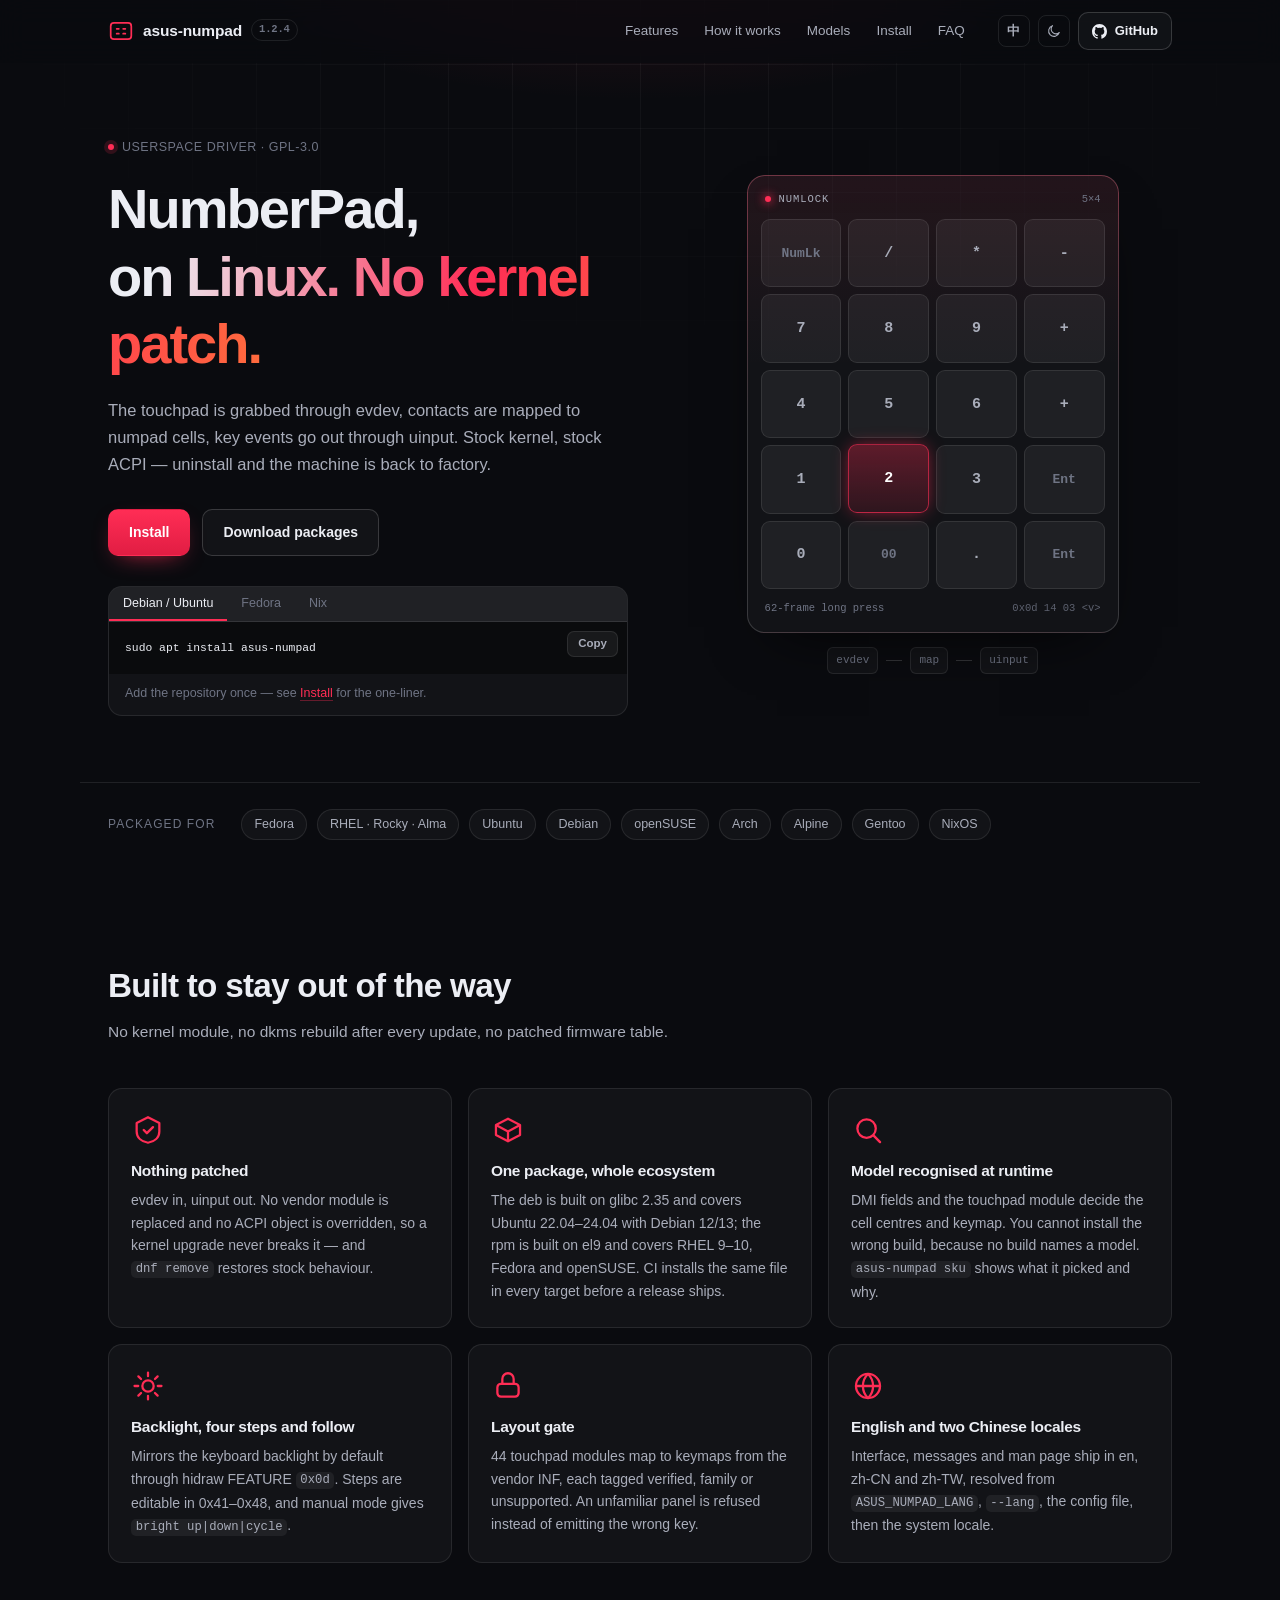
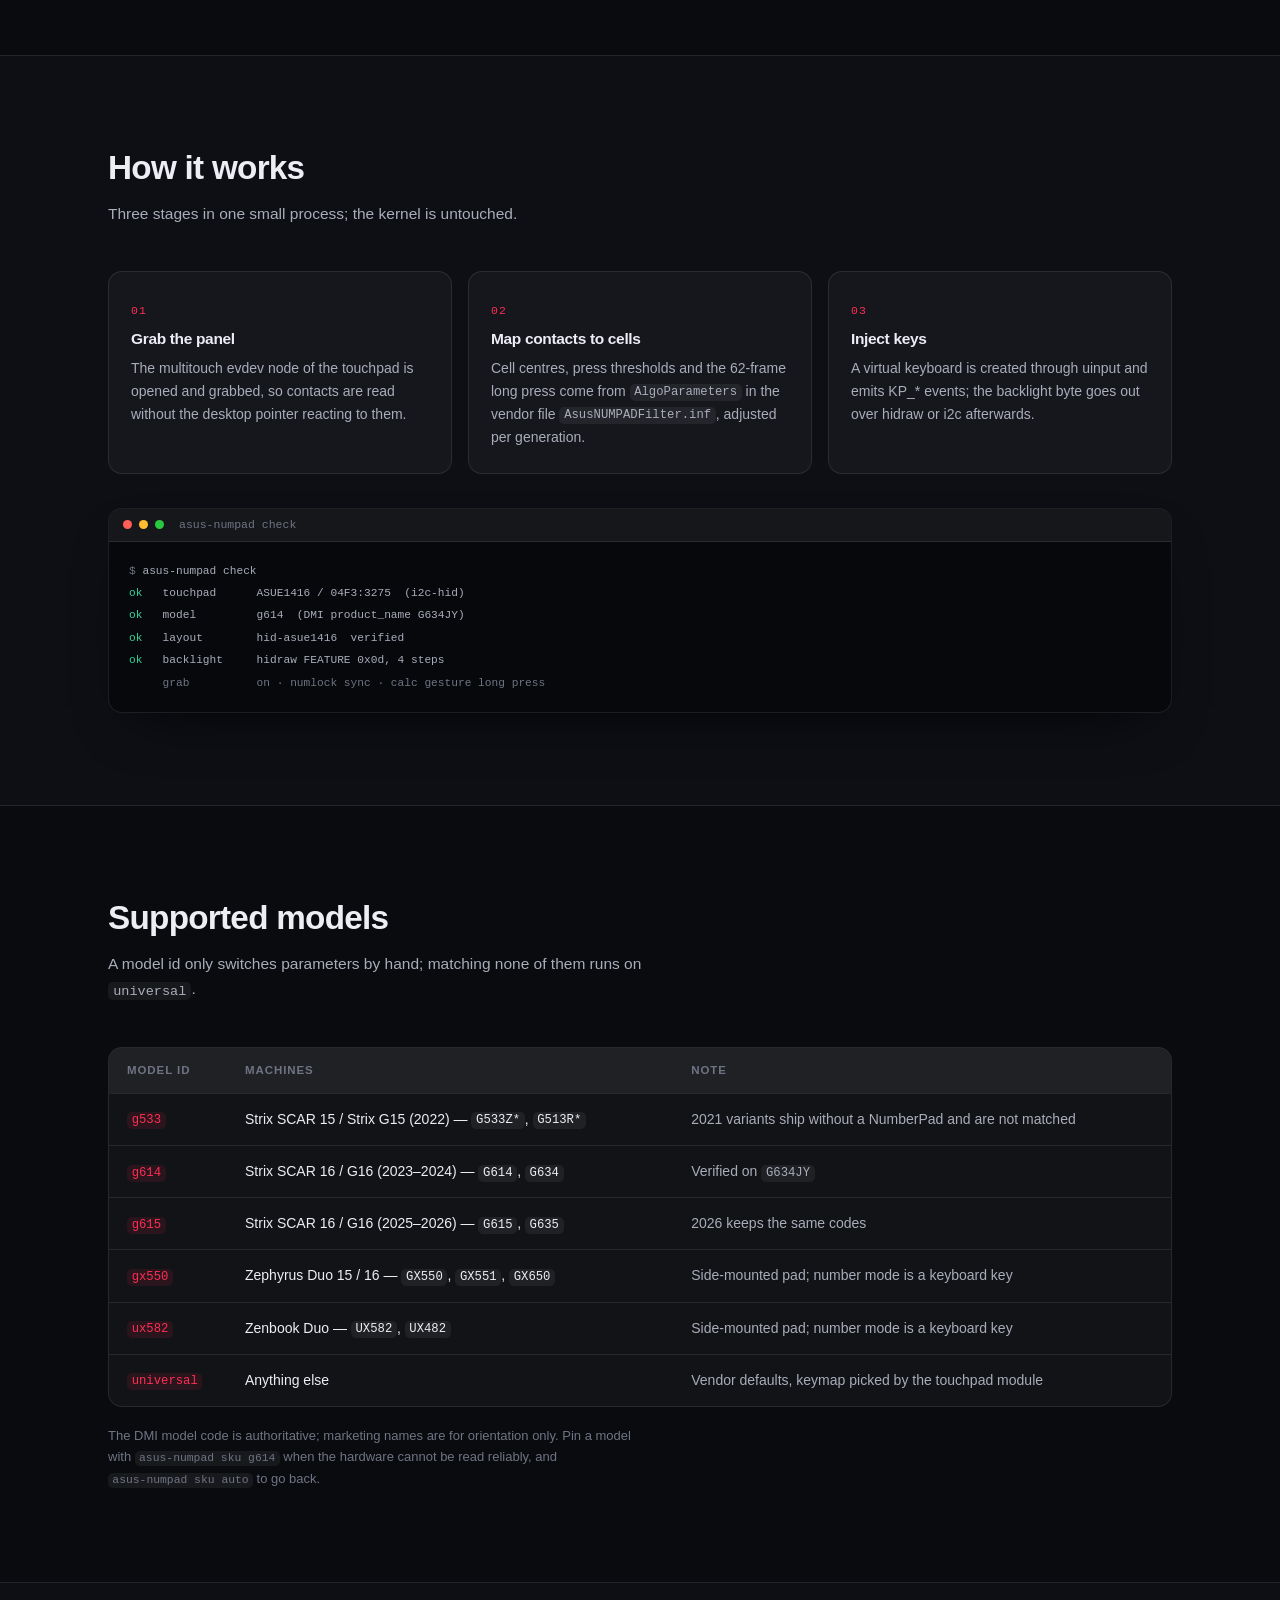
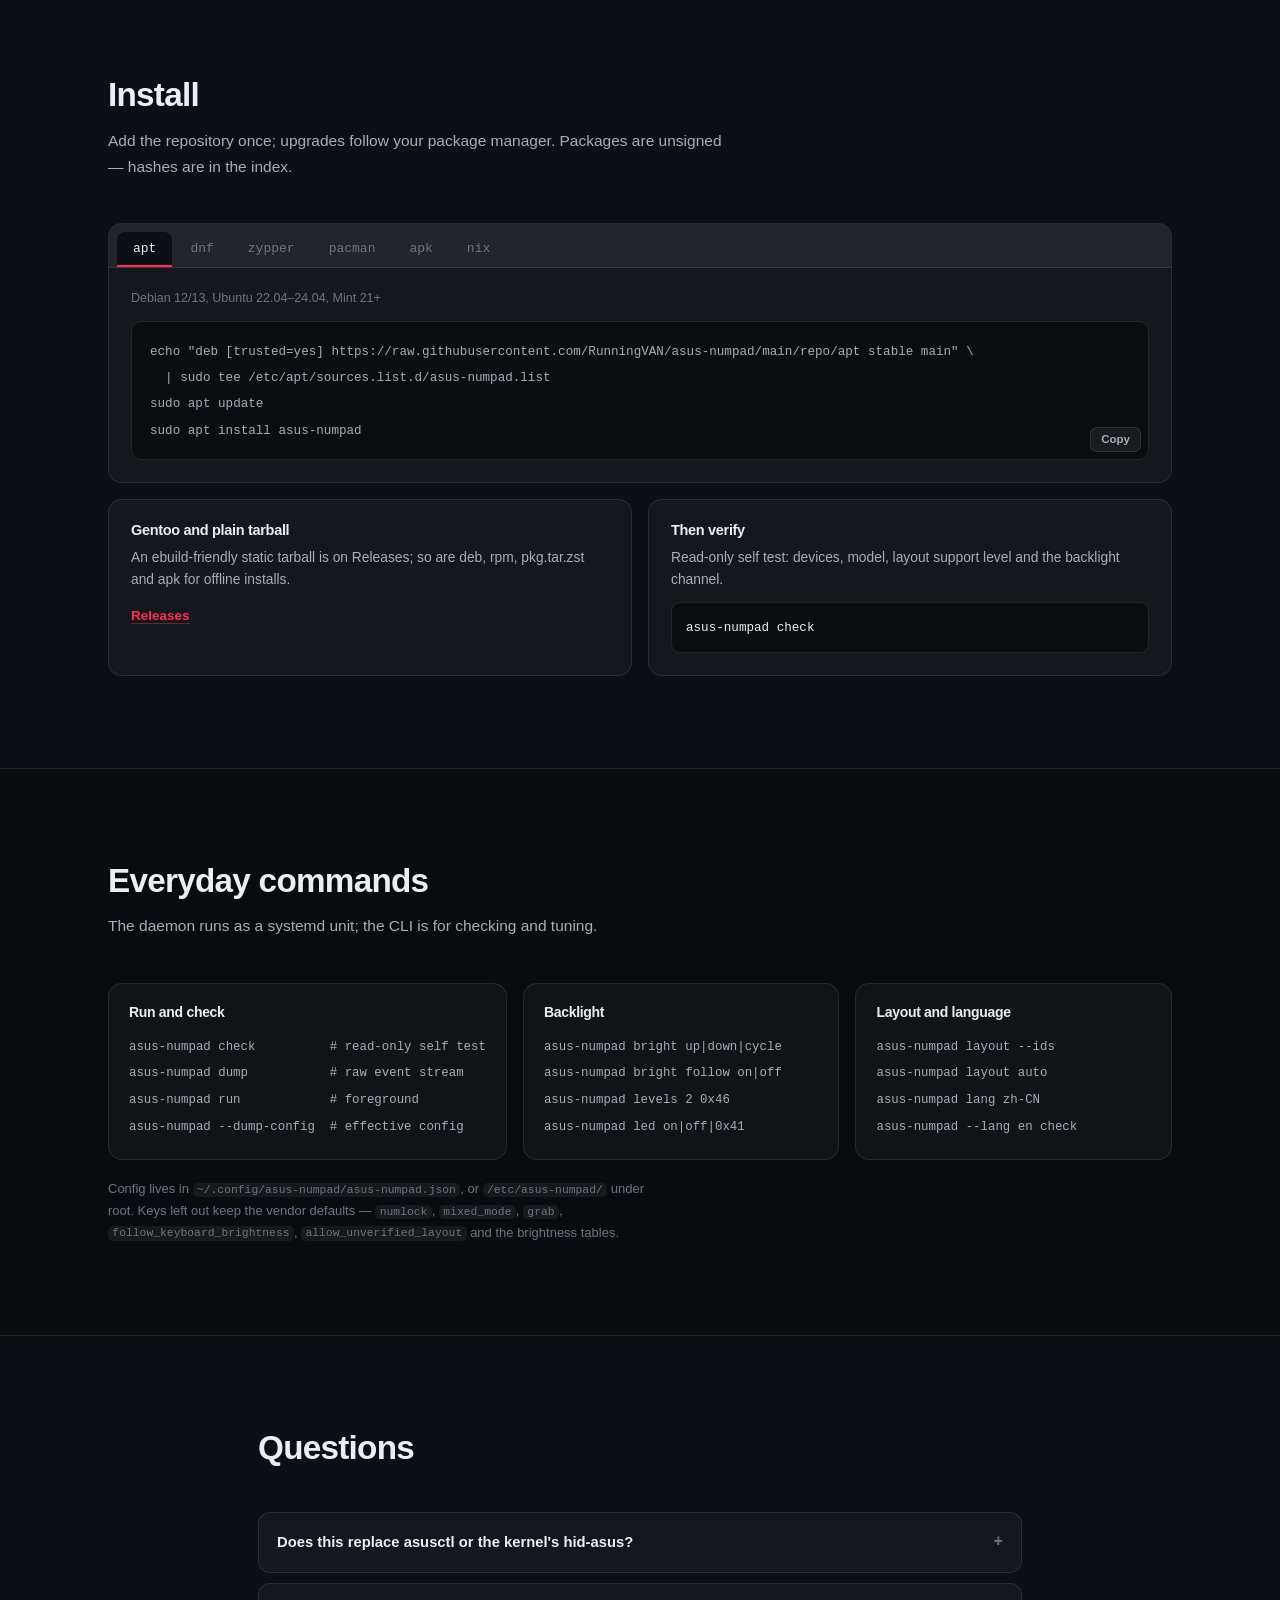
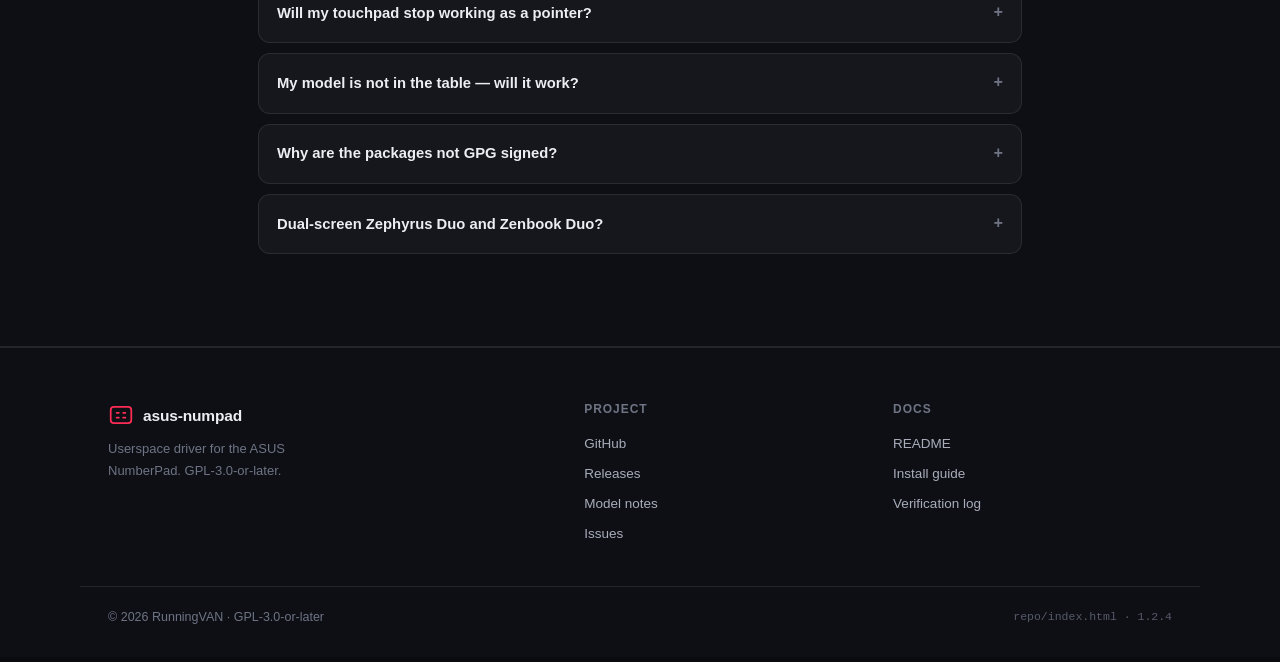
==== docs/index.html @ 2f4fb9cd "docs(site): 新增 GitHub Pages 官网 - docs/index.html：首屏、特性、原理、机型表、安装 tabs、常用命令、FAQ - docs/assets：style.c" ====
<!DOCTYPE html>
<html lang="en" data-theme="dark">
<head>
<meta charset="utf-8">
<meta name="viewport" content="width=device-width, initial-scale=1">
<title>asus-numpad — NumberPad on Linux</title>
<meta name="description" content="Linux userspace driver for the ASUS NumberPad. No kernel module replaced, no ACPI patched. One package per ecosystem, model detected at runtime.">
<meta property="og:title" content="asus-numpad — NumberPad on Linux">
<meta property="og:description" content="Userspace driver for the ASUS NumberPad touchpad numpad. One package, any distro, no kernel patch.">
<meta property="og:type" content="website">
<link rel="icon" href="assets/favicon.svg" type="image/svg+xml">
<link rel="stylesheet" href="assets/style.css">
</head>
<body>

<header class="nav" id="nav">
  <div class="nav-inner">
    <a class="brand" href="#top">
      <span class="brand-mark" aria-hidden="true">
        <svg viewBox="0 0 24 24" fill="none"><rect x="2.5" y="4.5" width="19" height="15" rx="3" stroke="currentColor" stroke-width="1.6"/><path d="M8 10h2M14 10h2M8 14.5h2M14 14.5h2" stroke="currentColor" stroke-width="1.6" stroke-linecap="round"/></svg>
      </span>
      <span class="brand-name">asus-numpad</span>
      <span class="brand-tag">1.2.4</span>
    </a>
    <nav class="nav-links" aria-label="Main">
      <a href="#features" data-i18n="nav.features">Features</a>
      <a href="#how" data-i18n="nav.how">How it works</a>
      <a href="#models" data-i18n="nav.models">Models</a>
      <a href="#install" data-i18n="nav.install">Install</a>
      <a href="#faq" data-i18n="nav.faq">FAQ</a>
    </nav>
    <div class="nav-actions">
      <button class="icon-btn" id="lang-toggle" type="button" aria-label="Switch language" title="Switch language">中</button>
      <button class="icon-btn" id="theme-toggle" type="button" aria-label="Toggle theme" title="Toggle theme">
        <svg class="ic-sun" viewBox="0 0 24 24" fill="none" aria-hidden="true"><circle cx="12" cy="12" r="4.2" stroke="currentColor" stroke-width="1.6"/><path d="M12 2.6v2.2M12 19.2v2.2M4.2 12H2M22 12h-2.2M5.6 5.6 4 4M20 20l-1.6-1.6M18.4 5.6 20 4M4 20l1.6-1.6" stroke="currentColor" stroke-width="1.6" stroke-linecap="round"/></svg>
        <svg class="ic-moon" viewBox="0 0 24 24" fill="none" aria-hidden="true"><path d="M20 14.2A8.2 8.2 0 1 1 9.8 4a6.6 6.6 0 0 0 10.2 10.2Z" stroke="currentColor" stroke-width="1.6" stroke-linejoin="round"/></svg>
      </button>
      <a class="btn btn-ghost btn-sm" href="https://github.com/RunningVAN/asus-numpad" target="_blank" rel="noopener">
        <svg viewBox="0 0 16 16" fill="currentColor" aria-hidden="true"><path d="M8 0C3.58 0 0 3.58 0 8a8 8 0 0 0 5.47 7.6c.4.07.55-.17.55-.38l-.01-1.34c-2.22.48-2.69-1.07-2.69-1.07-.37-.93-.9-1.18-.9-1.18-.73-.5.06-.49.06-.49.81.06 1.24.83 1.24.83.72 1.23 1.88.87 2.34.67.07-.52.28-.87.51-1.07-1.78-.2-3.64-.89-3.64-3.95 0-.87.31-1.59.82-2.15-.08-.2-.36-1.02.08-2.12 0 0 .67-.21 2.2.82a7.6 7.6 0 0 1 4 0c1.53-1.03 2.2-.82 2.2-.82.44 1.1.16 1.92.08 2.12.51.56.82 1.28.82 2.15 0 3.07-1.87 3.75-3.65 3.95.29.25.54.73.54 1.48l-.01 2.19c0 .21.15.46.55.38A8 8 0 0 0 16 8c0-4.42-3.58-8-8-8Z"/></svg>
        GitHub
      </a>
    </div>
  </div>
</header>

<main id="top">

  <!-- ============ HERO ============ -->
  <section class="hero">
    <div class="hero-glow" aria-hidden="true"></div>
    <div class="wrap hero-grid">
      <div class="hero-copy">
        <p class="eyebrow"><span class="dot"></span><span data-i18n="hero.eyebrow">Userspace driver · GPL-3.0</span></p>
        <h1>
          <span data-i18n="hero.title1">NumberPad,</span><br>
          <span class="grad" data-i18n="hero.title2">on Linux. No kernel patch.</span>
        </h1>
        <p class="lede" data-i18n="hero.lede">
          The touchpad is grabbed through evdev, contacts are mapped to numpad cells, key events go out
          through uinput. Stock kernel, stock ACPI — uninstall and the machine is back to factory.
        </p>
        <div class="hero-actions">
          <a class="btn btn-primary" href="#install" data-i18n="hero.cta1">Install</a>
          <a class="btn btn-ghost" href="https://github.com/RunningVAN/asus-numpad/releases" target="_blank" rel="noopener" data-i18n="hero.cta2">Download packages</a>
        </div>
        <div class="quick-cmd" role="group" aria-label="Quick install">
          <div class="quick-tabs" role="tablist">
            <button class="qtab active" role="tab" data-qt="apt">Debian / Ubuntu</button>
            <button class="qtab" role="tab" data-qt="dnf">Fedora</button>
            <button class="qtab" role="tab" data-qt="nix">Nix</button>
          </div>
          <div class="quick-body">
            <pre class="qcode" data-qt-body="apt"><code>sudo apt install asus-numpad</code></pre>
            <pre class="qcode hidden" data-qt-body="dnf"><code>sudo dnf install asus-numpad</code></pre>
            <pre class="qcode hidden" data-qt-body="nix"><code>nix run github:RunningVAN/asus-numpad</code></pre>
            <button class="copy-btn" type="button" aria-label="Copy"><span data-i18n="copy">Copy</span></button>
          </div>
          <p class="quick-note" data-i18n="hero.note">Add the repository once — see <a href="#install">Install</a> for the one-liner.</p>
        </div>
      </div>

      <div class="hero-visual" aria-hidden="true">
        <div class="pad">
          <div class="pad-head">
            <span class="pad-led"></span>
            <span class="pad-title">NumLock</span>
            <span class="pad-cells">5×4</span>
          </div>
          <div class="pad-grid" id="pad-grid"></div>
          <div class="pad-foot">
            <span>62-frame long press</span>
            <span class="pad-proto">0x0d 14 03 &lt;v&gt;</span>
          </div>
        </div>
        <div class="chain">
          <span class="chip">evdev</span><i></i><span class="chip">map</span><i></i><span class="chip">uinput</span>
        </div>
      </div>
    </div>

    <div class="wrap distro-strip">
      <span class="strip-label" data-i18n="strip.label">Packaged for</span>
      <div class="distros">
        <span>Fedora</span><span>RHEL · Rocky · Alma</span><span>Ubuntu</span><span>Debian</span><span>openSUSE</span><span>Arch</span><span>Alpine</span><span>Gentoo</span><span>NixOS</span>
      </div>
    </div>
  </section>

  <!-- ============ FEATURES ============ -->
  <section class="section" id="features">
    <div class="wrap">
      <header class="sec-head reveal">
        <h2 data-i18n="feat.title">Built to stay out of the way</h2>
        <p data-i18n="feat.sub">No kernel module, no dkms rebuild after every update, no patched firmware table.</p>
      </header>
      <div class="cards">
        <article class="card reveal">
          <div class="card-ic"><svg viewBox="0 0 24 24" fill="none"><path d="M12 3 4 7v6c0 4.4 3.4 7.3 8 8 4.6-.7 8-3.6 8-8V7l-8-4Z" stroke="currentColor" stroke-width="1.6" stroke-linejoin="round"/><path d="m9 12 2.2 2.2L15.5 10" stroke="currentColor" stroke-width="1.7" stroke-linecap="round" stroke-linejoin="round"/></svg></div>
          <h3 data-i18n="feat.1.t">Nothing patched</h3>
          <p data-i18n="feat.1.d">evdev in, uinput out. No vendor module is replaced and no ACPI object is overridden, so a kernel upgrade never breaks it — and <code>dnf remove</code> restores stock behaviour.</p>
        </article>
        <article class="card reveal">
          <div class="card-ic"><svg viewBox="0 0 24 24" fill="none"><path d="M3.5 8.5 12 4l8.5 4.5v7L12 20l-8.5-4.5v-7Z" stroke="currentColor" stroke-width="1.6" stroke-linejoin="round"/><path d="M3.5 8.5 12 13l8.5-4.5M12 13v7" stroke="currentColor" stroke-width="1.6" stroke-linejoin="round"/></svg></div>
          <h3 data-i18n="feat.2.t">One package, whole ecosystem</h3>
          <p data-i18n="feat.2.d">The deb is built on glibc 2.35 and covers Ubuntu 22.04–24.04 with Debian 12/13; the rpm is built on el9 and covers RHEL 9–10, Fedora and openSUSE. CI installs the same file in every target before a release ships.</p>
        </article>
        <article class="card reveal">
          <div class="card-ic"><svg viewBox="0 0 24 24" fill="none"><circle cx="11" cy="11" r="6.5" stroke="currentColor" stroke-width="1.6"/><path d="m16 16 4.5 4.5" stroke="currentColor" stroke-width="1.7" stroke-linecap="round"/></svg></div>
          <h3 data-i18n="feat.3.t">Model recognised at runtime</h3>
          <p data-i18n="feat.3.d">DMI fields and the touchpad module decide the cell centres and keymap. You cannot install the wrong build, because no build names a model. <code>asus-numpad sku</code> shows what it picked and why.</p>
        </article>
        <article class="card reveal">
          <div class="card-ic"><svg viewBox="0 0 24 24" fill="none"><circle cx="12" cy="12" r="4" stroke="currentColor" stroke-width="1.6"/><path d="M12 2.5v2.6M12 18.9v2.6M2.5 12h2.6M18.9 12h2.6M5.2 5.2l1.9 1.9M16.9 16.9l1.9 1.9M18.8 5.2l-1.9 1.9M7.1 16.9l-1.9 1.9" stroke="currentColor" stroke-width="1.6" stroke-linecap="round"/></svg></div>
          <h3 data-i18n="feat.4.t">Backlight, four steps and follow</h3>
          <p data-i18n="feat.4.d">Mirrors the keyboard backlight by default through hidraw FEATURE <code>0x0d</code>. Steps are editable in 0x41–0x48, and manual mode gives <code>bright up|down|cycle</code>.</p>
        </article>
        <article class="card reveal">
          <div class="card-ic"><svg viewBox="0 0 24 24" fill="none"><rect x="4.5" y="10.5" width="15" height="9" rx="2.5" stroke="currentColor" stroke-width="1.6"/><path d="M8 10.5V7a4 4 0 0 1 8 0v3.5" stroke="currentColor" stroke-width="1.6" stroke-linecap="round"/></svg></div>
          <h3 data-i18n="feat.5.t">Layout gate</h3>
          <p data-i18n="feat.5.d">44 touchpad modules map to keymaps from the vendor INF, each tagged verified, family or unsupported. An unfamiliar panel is refused instead of emitting the wrong key.</p>
        </article>
        <article class="card reveal">
          <div class="card-ic"><svg viewBox="0 0 24 24" fill="none"><circle cx="12" cy="12" r="8.5" stroke="currentColor" stroke-width="1.6"/><path d="M3.5 12h17M12 3.5c2.4 2.3 3.6 5.3 3.6 8.5s-1.2 6.2-3.6 8.5c-2.4-2.3-3.6-5.3-3.6-8.5S9.6 5.8 12 3.5Z" stroke="currentColor" stroke-width="1.6" stroke-linejoin="round"/></svg></div>
          <h3 data-i18n="feat.6.t">English and two Chinese locales</h3>
          <p data-i18n="feat.6.d">Interface, messages and man page ship in en, zh-CN and zh-TW, resolved from <code>ASUS_NUMPAD_LANG</code>, <code>--lang</code>, the config file, then the system locale.</p>
        </article>
      </div>
    </div>
  </section>

  <!-- ============ HOW ============ -->
  <section class="section alt" id="how">
    <div class="wrap">
      <header class="sec-head reveal">
        <h2 data-i18n="how.title">How it works</h2>
        <p data-i18n="how.sub">Three stages in one small process; the kernel is untouched.</p>
      </header>
      <ol class="steps">
        <li class="reveal">
          <span class="step-n">01</span>
          <h3 data-i18n="how.1.t">Grab the panel</h3>
          <p data-i18n="how.1.d">The multitouch evdev node of the touchpad is opened and grabbed, so contacts are read without the desktop pointer reacting to them.</p>
        </li>
        <li class="reveal">
          <span class="step-n">02</span>
          <h3 data-i18n="how.2.t">Map contacts to cells</h3>
          <p data-i18n="how.2.d">Cell centres, press thresholds and the 62-frame long press come from <code>AlgoParameters</code> in the vendor file <code>AsusNUMPADFilter.inf</code>, adjusted per generation.</p>
        </li>
        <li class="reveal">
          <span class="step-n">03</span>
          <h3 data-i18n="how.3.t">Inject keys</h3>
          <p data-i18n="how.3.d">A virtual keyboard is created through uinput and emits KP_* events; the backlight byte goes out over hidraw or i2c afterwards.</p>
        </li>
      </ol>
      <div class="term reveal">
        <div class="term-bar"><span></span><span></span><span></span><em>asus-numpad check</em></div>
        <pre><code><span class="t-dim">$</span> asus-numpad check
<span class="t-ok">ok</span>   touchpad      ASUE1416 / 04F3:3275  (i2c-hid)
<span class="t-ok">ok</span>   model         g614  (DMI product_name G634JY)
<span class="t-ok">ok</span>   layout        hid-asue1416  verified
<span class="t-ok">ok</span>   backlight     hidraw FEATURE 0x0d, 4 steps
<span class="t-dim">     grab          on · numlock sync · calc gesture long press</span></code></pre>
      </div>
    </div>
  </section>

  <!-- ============ MODELS ============ -->
  <section class="section" id="models">
    <div class="wrap">
      <header class="sec-head reveal">
        <h2 data-i18n="models.title">Supported models</h2>
        <p data-i18n="models.sub">A model id only switches parameters by hand; matching none of them runs on <code>universal</code>.</p>
      </header>
      <div class="table-wrap reveal">
        <table>
          <thead>
            <tr>
              <th data-i18n="models.th1">Model id</th>
              <th data-i18n="models.th2">Machines</th>
              <th data-i18n="models.th3">Note</th>
            </tr>
          </thead>
          <tbody>
            <tr><td><code>g533</code></td><td>Strix SCAR 15 / Strix G15 (2022) — <code>G533Z*</code>, <code>G513R*</code></td><td data-i18n="models.g533">2021 variants ship without a NumberPad and are not matched</td></tr>
            <tr><td><code>g614</code></td><td>Strix SCAR 16 / G16 (2023–2024) — <code>G614</code>, <code>G634</code></td><td data-i18n="models.g614">Verified on <code>G634JY</code></td></tr>
            <tr><td><code>g615</code></td><td>Strix SCAR 16 / G16 (2025–2026) — <code>G615</code>, <code>G635</code></td><td data-i18n="models.g615">2026 keeps the same codes</td></tr>
            <tr><td><code>gx550</code></td><td>Zephyrus Duo 15 / 16 — <code>GX550</code>, <code>GX551</code>, <code>GX650</code></td><td data-i18n="models.gx">Side-mounted pad; number mode is a keyboard key</td></tr>
            <tr><td><code>ux582</code></td><td>Zenbook Duo — <code>UX582</code>, <code>UX482</code></td><td data-i18n="models.ux">Side-mounted pad; number mode is a keyboard key</td></tr>
            <tr><td><code>universal</code></td><td data-i18n="models.uni">Anything else</td><td data-i18n="models.unid">Vendor defaults, keymap picked by the touchpad module</td></tr>
          </tbody>
        </table>
      </div>
      <p class="fine reveal" data-i18n="models.fine">
        The DMI model code is authoritative; marketing names are for orientation only. Pin a model with
        <code>asus-numpad sku g614</code> when the hardware cannot be read reliably, and <code>asus-numpad sku auto</code> to go back.
      </p>
    </div>
  </section>

  <!-- ============ INSTALL ============ -->
  <section class="section alt" id="install">
    <div class="wrap">
      <header class="sec-head reveal">
        <h2 data-i18n="inst.title">Install</h2>
        <p data-i18n="inst.sub">Add the repository once; upgrades follow your package manager. Packages are unsigned — hashes are in the index.</p>
      </header>

      <div class="install reveal">
        <div class="tabs" role="tablist">
          <button class="tab active" role="tab" data-tab="apt">apt</button>
          <button class="tab" role="tab" data-tab="dnf">dnf</button>
          <button class="tab" role="tab" data-tab="zypper">zypper</button>
          <button class="tab" role="tab" data-tab="pacman">pacman</button>
          <button class="tab" role="tab" data-tab="apk">apk</button>
          <button class="tab" role="tab" data-tab="nix">nix</button>
        </div>

        <div class="pane" data-pane="apt">
          <p class="pane-note" data-i18n="inst.apt.n">Debian 12/13, Ubuntu 22.04–24.04, Mint 21+</p>
          <pre><code>echo "deb [trusted=yes] https://raw.githubusercontent.com/RunningVAN/asus-numpad/main/repo/apt stable main" \
  | sudo tee /etc/apt/sources.list.d/asus-numpad.list
sudo apt update
sudo apt install asus-numpad</code></pre>
        </div>

        <div class="pane hidden" data-pane="dnf">
          <p class="pane-note" data-i18n="inst.dnf.n">Fedora, RHEL / Rocky / Alma 9–10</p>
          <pre><code>sudo tee /etc/yum.repos.d/asus-numpad.repo >/dev/null &lt;&lt;'EOF'
[asus-numpad]
name=asus-numpad
baseurl=https://raw.githubusercontent.com/RunningVAN/asus-numpad/main/repo/rpm/$basearch
enabled=1
gpgcheck=0
EOF
sudo dnf install asus-numpad</code></pre>
        </div>

        <div class="pane hidden" data-pane="zypper">
          <p class="pane-note" data-i18n="inst.zypper.n">openSUSE Leap 16 and Tumbleweed read the same rpm-md repo</p>
          <pre><code>sudo zypper addrepo --no-gpgcheck --refresh \
  "https://raw.githubusercontent.com/RunningVAN/asus-numpad/main/repo/rpm/$(uname -m)" asus-numpad
sudo zypper install asus-numpad</code></pre>
        </div>

        <div class="pane hidden" data-pane="pacman">
          <p class="pane-note" data-i18n="inst.pacman.n">Arch, Manjaro, EndeavourOS — AUR source package is <code>asus-numpad-rs</code></p>
          <pre><code>sudo tee -a /etc/pacman.conf >/dev/null &lt;&lt;'EOF'

[asus-numpad]
SigLevel = Optional TrustAll
Server = https://raw.githubusercontent.com/RunningVAN/asus-numpad/main/repo/arch/$arch
EOF
sudo pacman -Sy asus-numpad</code></pre>
        </div>

        <div class="pane hidden" data-pane="apk">
          <p class="pane-note" data-i18n="inst.apk.n">Alpine 3.19+ (musl build)</p>
          <pre><code>echo "https://raw.githubusercontent.com/RunningVAN/asus-numpad/main/repo/alpine/$(apk --print-arch)" \
  | sudo tee -a /etc/apk/repositories
sudo apk update
sudo apk add --allow-untrusted asus-numpad</code></pre>
        </div>

        <div class="pane hidden" data-pane="nix">
          <p class="pane-note" data-i18n="inst.nix.n">Flake, no repo needed</p>
          <pre><code>nix run github:RunningVAN/asus-numpad

# NixOS
services.asus-numpad.enable = true;</code></pre>
        </div>
        <button class="copy-btn copy-pane" type="button" aria-label="Copy"><span data-i18n="copy">Copy</span></button>
      </div>

      <div class="other-ways reveal">
        <div>
          <h3 data-i18n="inst.other1.t">Gentoo and plain tarball</h3>
          <p data-i18n="inst.other1.d">An ebuild-friendly static tarball is on Releases; so are deb, rpm, pkg.tar.zst and apk for offline installs.</p>
          <a class="link" href="https://github.com/RunningVAN/asus-numpad/releases" target="_blank" rel="noopener" data-i18n="inst.other1.a">Releases</a>
        </div>
        <div>
          <h3 data-i18n="inst.other2.t">Then verify</h3>
          <p data-i18n="inst.other2.d">Read-only self test: devices, model, layout support level and the backlight channel.</p>
          <pre class="mini"><code>asus-numpad check</code></pre>
        </div>
      </div>
    </div>
  </section>

  <!-- ============ USAGE ============ -->
  <section class="section" id="usage">
    <div class="wrap">
      <header class="sec-head reveal">
        <h2 data-i18n="use.title">Everyday commands</h2>
        <p data-i18n="use.sub">The daemon runs as a systemd unit; the CLI is for checking and tuning.</p>
      </header>
      <div class="use-grid">
        <div class="use-card reveal">
          <h3 data-i18n="use.a.t">Run and check</h3>
          <pre><code>asus-numpad check          # read-only self test
asus-numpad dump           # raw event stream
asus-numpad run            # foreground
asus-numpad --dump-config  # effective config</code></pre>
        </div>
        <div class="use-card reveal">
          <h3 data-i18n="use.b.t">Backlight</h3>
          <pre><code>asus-numpad bright up|down|cycle
asus-numpad bright follow on|off
asus-numpad levels 2 0x46
asus-numpad led on|off|0x41</code></pre>
        </div>
        <div class="use-card reveal">
          <h3 data-i18n="use.c.t">Layout and language</h3>
          <pre><code>asus-numpad layout --ids
asus-numpad layout auto
asus-numpad lang zh-CN
asus-numpad --lang en check</code></pre>
        </div>
      </div>
      <p class="fine reveal" data-i18n="use.fine">
        Config lives in <code>~/.config/asus-numpad/asus-numpad.json</code>, or <code>/etc/asus-numpad/</code> under root.
        Keys left out keep the vendor defaults — <code>numlock</code>, <code>mixed_mode</code>, <code>grab</code>,
        <code>follow_keyboard_brightness</code>, <code>allow_unverified_layout</code> and the brightness tables.
      </p>
    </div>
  </section>

  <!-- ============ FAQ ============ -->
  <section class="section alt" id="faq">
    <div class="wrap narrow">
      <header class="sec-head reveal">
        <h2 data-i18n="faq.title">Questions</h2>
      </header>
      <div class="faq">
        <details class="reveal">
          <summary data-i18n="faq.1.q">Does this replace asusctl or the kernel's hid-asus?</summary>
          <p data-i18n="faq.1.d">No. It sits beside them: it grabs the touchpad evdev node and adds a virtual keyboard. Keyboard backlight control from asusctl keeps working, and remove the package to drop the numpad layer.</p>
        </details>
        <details class="reveal">
          <summary data-i18n="faq.2.q">Will my touchpad stop working as a pointer?</summary>
          <p data-i18n="faq.2.d">Only while numpad mode is on. With <code>grab</code> off, clicks still reach the desktop; with <code>mixed_mode</code> on, keys and pointer work together once <code>/dev/uinput</code> is available.</p>
        </details>
        <details class="reveal">
          <summary data-i18n="faq.3.q">My model is not in the table — will it work?</summary>
          <p data-i18n="faq.3.d">Unmatched machines run on <code>universal</code> with vendor defaults and a keymap chosen by the touchpad module. If the module is unknown, the layout gate refuses it rather than guessing, and <code>asus-numpad check</code> prints what to send along.</p>
        </details>
        <details class="reveal">
          <summary data-i18n="faq.4.q">Why are the packages not GPG signed?</summary>
          <p data-i18n="faq.4.d">Key rotation costs more than it buys for a single-package repo, and the index carries per-file hashes. If you need signature verification today, install the package from Releases instead of the repository.</p>
        </details>
        <details class="reveal">
          <summary data-i18n="faq.5.q">Dual-screen Zephyrus Duo and Zenbook Duo?</summary>
          <p data-i18n="faq.5.d">Supported, with a difference: the pad is a vertical strip to the right of the keyboard, so number mode is switched by a dedicated keyboard key instead of the 62-frame long press. Use <code>numlock</code> to pin the mode.</p>
        </details>
      </div>
    </div>
  </section>

  <!-- ============ FOOTER ============ -->
  <footer class="foot">
    <div class="wrap foot-grid">
      <div>
        <div class="brand foot-brand">
          <span class="brand-mark" aria-hidden="true">
            <svg viewBox="0 0 24 24" fill="none"><rect x="2.5" y="4.5" width="19" height="15" rx="3" stroke="currentColor" stroke-width="1.6"/><path d="M8 10h2M14 10h2M8 14.5h2M14 14.5h2" stroke="currentColor" stroke-width="1.6" stroke-linecap="round"/></svg>
          </span>
          <span class="brand-name">asus-numpad</span>
        </div>
        <p class="foot-note" data-i18n="foot.note">Userspace driver for the ASUS NumberPad. GPL-3.0-or-later.</p>
      </div>
      <div class="foot-col">
        <h4 data-i18n="foot.project">Project</h4>
        <a href="https://github.com/RunningVAN/asus-numpad" target="_blank" rel="noopener">GitHub</a>
        <a href="https://github.com/RunningVAN/asus-numpad/releases" target="_blank" rel="noopener">Releases</a>
        <a href="https://github.com/RunningVAN/asus-numpad/blob/main/docs/machines.md" target="_blank" rel="noopener" data-i18n="foot.machines">Model notes</a>
        <a href="https://github.com/RunningVAN/asus-numpad/issues" target="_blank" rel="noopener">Issues</a>
      </div>
      <div class="foot-col">
        <h4 data-i18n="foot.docs">Docs</h4>
        <a href="https://github.com/RunningVAN/asus-numpad#readme" target="_blank" rel="noopener">README</a>
        <a href="https://github.com/RunningVAN/asus-numpad/blob/main/docs/install.md" target="_blank" rel="noopener" data-i18n="foot.install">Install guide</a>
        <a href="https://github.com/RunningVAN/asus-numpad/blob/main/docs/verification.md" target="_blank" rel="noopener" data-i18n="foot.verify">Verification log</a>
      </div>
    </div>
    <div class="wrap foot-bottom">
      <span data-i18n="foot.right">© 2026 RunningVAN · GPL-3.0-or-later</span>
      <span class="foot-src">repo/index.html · 1.2.4</span>
    </div>
  </footer>

</main>

<script src="assets/app.js"></script>
</body>
</html>
---- docs/assets/style.css ----
/* ============================================================
   asus-numpad — site stylesheet
   ============================================================ */

:root {
  --accent: #ff2d55;
  --accent-2: #ff6b3d;
  --radius: 14px;
  --maxw: 1120px;
  --font: -apple-system, BlinkMacSystemFont, "Segoe UI", "Inter", "Noto Sans SC",
          "PingFang SC", "Hiragino Sans GB", "Microsoft YaHei", sans-serif;
  --mono: ui-monospace, SFMono-Regular, "SF Mono", Menlo, Consolas, "Liberation Mono", monospace;
  --ease: cubic-bezier(.22, .61, .36, 1);
}

html[data-theme="dark"] {
  --bg: #0a0b0f;
  --bg-alt: #0d0f15;
  --surface: rgba(255, 255, 255, .035);
  --surface-2: rgba(255, 255, 255, .06);
  --line: rgba(255, 255, 255, .09);
  --line-strong: rgba(255, 255, 255, .16);
  --text: #eceef4;
  --text-2: #a9adba;
  --text-3: #6f7484;
  --code-bg: rgba(0, 0, 0, .42);
  --shadow: 0 24px 60px -30px rgba(0, 0, 0, .9);
  --glow: radial-gradient(60% 60% at 50% 0%, rgba(255, 45, 85, .22), transparent 70%);
  color-scheme: dark;
}

html[data-theme="light"] {
  --bg: #f7f8fa;
  --bg-alt: #ffffff;
  --surface: rgba(16, 18, 27, .028);
  --surface-2: rgba(16, 18, 27, .05);
  --line: rgba(16, 18, 27, .1);
  --line-strong: rgba(16, 18, 27, .2);
  --text: #14161f;
  --text-2: #4d5262;
  --text-3: #7d8290;
  --code-bg: rgba(16, 18, 27, .05);
  --shadow: 0 20px 50px -30px rgba(20, 22, 31, .35);
  --glow: radial-gradient(60% 60% at 50% 0%, rgba(255, 45, 85, .12), transparent 70%);
  color-scheme: light;
}

* { box-sizing: border-box; }

html { scroll-behavior: smooth; scroll-padding-top: 84px; }

body {
  margin: 0;
  background: var(--bg);
  color: var(--text);
  font-family: var(--font);
  font-size: 16px;
  line-height: 1.65;
  -webkit-font-smoothing: antialiased;
  overflow-x: hidden;
}

a { color: inherit; text-decoration: none; }

code {
  font-family: var(--mono);
  font-size: .875em;
  background: var(--surface-2);
  border-radius: 5px;
  padding: .12em .38em;
  white-space: nowrap;
}

h1, h2, h3, h4 { line-height: 1.2; letter-spacing: -.022em; margin: 0; font-weight: 650; }

.wrap { width: 100%; max-width: var(--maxw); margin: 0 auto; padding: 0 28px; }
.wrap.narrow { max-width: 820px; }
.hidden { display: none !important; }

/* ---------------- nav ---------------- */

.nav {
  position: fixed;
  inset: 0 0 auto;
  z-index: 50;
  backdrop-filter: blur(14px) saturate(160%);
  background: color-mix(in srgb, var(--bg) 78%, transparent);
  border-bottom: 1px solid transparent;
  transition: border-color .25s var(--ease), background .25s var(--ease);
}
.nav.scrolled { border-bottom-color: var(--line); }

.nav-inner {
  max-width: var(--maxw);
  margin: 0 auto;
  padding: 0 28px;
  height: 62px;
  display: flex;
  align-items: center;
  gap: 22px;
}

.brand { display: inline-flex; align-items: center; gap: 9px; font-weight: 650; letter-spacing: -.01em; }
.brand-mark { display: grid; place-items: center; width: 26px; height: 26px; color: var(--accent); }
.brand-mark svg { width: 100%; height: 100%; }
.brand-name { font-size: 15.5px; }
.brand-tag {
  font-family: var(--mono);
  font-size: 10.5px;
  color: var(--text-3);
  border: 1px solid var(--line);
  border-radius: 999px;
  padding: 1px 7px;
  transform: translateY(-1px);
}

.nav-links { display: flex; gap: 4px; margin-left: auto; }
.nav-links a {
  font-size: 13.5px;
  color: var(--text-2);
  padding: 7px 11px;
  border-radius: 8px;
  transition: color .18s, background .18s;
}
.nav-links a:hover { color: var(--text); background: var(--surface-2); }

.nav-actions { display: flex; align-items: center; gap: 8px; }

.icon-btn {
  display: grid;
  place-items: center;
  width: 32px; height: 32px;
  border-radius: 8px;
  border: 1px solid var(--line);
  background: transparent;
  color: var(--text-2);
  cursor: pointer;
  font: 600 12.5px/1 var(--font);
  transition: color .18s, border-color .18s, background .18s;
}
.icon-btn:hover { color: var(--text); border-color: var(--line-strong); background: var(--surface-2); }
.icon-btn svg { width: 16px; height: 16px; }
html[data-theme="dark"] .ic-sun { display: none; }
html[data-theme="light"] .ic-moon { display: none; }

.btn {
  display: inline-flex;
  align-items: center;
  gap: 8px;
  border-radius: 10px;
  padding: 11px 20px;
  font-size: 14px;
  font-weight: 600;
  border: 1px solid transparent;
  cursor: pointer;
  transition: transform .18s var(--ease), background .18s, border-color .18s, box-shadow .18s;
}
.btn svg { width: 15px; height: 15px; }
.btn-sm { padding: 7px 13px; font-size: 13px; }
.btn-primary {
  background: linear-gradient(180deg, var(--accent), #e11d43);
  color: #fff;
  box-shadow: 0 8px 24px -12px rgba(255, 45, 85, .9);
}
.btn-primary:hover { transform: translateY(-1px); box-shadow: 0 12px 28px -12px rgba(255, 45, 85, 1); }
.btn-ghost { border-color: var(--line-strong); color: var(--text); background: var(--surface); }
.btn-ghost:hover { background: var(--surface-2); transform: translateY(-1px); }

/* ---------------- hero ---------------- */

.hero { position: relative; padding: 132px 0 34px; overflow: hidden; }
.hero-glow { position: absolute; inset: -160px 0 auto; height: 620px; background: var(--glow); pointer-events: none; }
.hero::before {
  content: "";
  position: absolute; inset: 0;
  background-image: linear-gradient(var(--line) 1px, transparent 1px),
                    linear-gradient(90deg, var(--line) 1px, transparent 1px);
  background-size: 64px 64px;
  mask-image: radial-gradient(70% 55% at 50% 0%, #000 10%, transparent 75%);
  opacity: .5;
  pointer-events: none;
}

.hero-grid {
  position: relative;
  display: grid;
  grid-template-columns: 1.05fr .95fr;
  gap: 56px;
  align-items: center;
}

.eyebrow {
  display: inline-flex; align-items: center; gap: 8px;
  font-size: 12.5px;
  letter-spacing: .04em;
  text-transform: uppercase;
  color: var(--text-3);
  margin: 0 0 18px;
}
.eyebrow .dot {
  width: 6px; height: 6px; border-radius: 50%;
  background: var(--accent);
  box-shadow: 0 0 0 4px rgba(255, 45, 85, .16);
}

h1 { font-size: clamp(2.3rem, 4.4vw, 3.5rem); letter-spacing: -.035em; }
h1 .grad {
  background: linear-gradient(96deg, var(--text) 8%, var(--accent) 58%, var(--accent-2) 100%);
  -webkit-background-clip: text;
  background-clip: text;
  color: transparent;
}

.lede { color: var(--text-2); font-size: 16.5px; max-width: 34em; margin: 20px 0 30px; }

.hero-actions { display: flex; gap: 12px; flex-wrap: wrap; }

.quick-cmd {
  margin-top: 30px;
  border: 1px solid var(--line);
  border-radius: var(--radius);
  background: var(--surface);
  overflow: hidden;
  max-width: 520px;
}
.quick-tabs { display: flex; border-bottom: 1px solid var(--line); background: var(--surface-2); }
.qtab {
  border: 0; background: transparent; cursor: pointer;
  font: 500 12.5px/1 var(--font);
  color: var(--text-3);
  padding: 10px 14px;
  border-bottom: 2px solid transparent;
  transition: color .18s, border-color .18s;
}
.qtab:hover { color: var(--text-2); }
.qtab.active { color: var(--text); border-bottom-color: var(--accent); }

.quick-body { position: relative; }
.qcode { margin: 0; padding: 15px 88px 15px 16px; background: var(--code-bg); font-family: var(--mono); font-size: 13px; overflow-x: auto; }
.qcode code { background: none; padding: 0; color: var(--text); white-space: pre; }

.copy-btn {
  position: absolute; top: 9px; right: 9px;
  font: 600 11.5px/1 var(--font);
  color: var(--text-2);
  background: var(--surface-2);
  border: 1px solid var(--line);
  border-radius: 7px;
  padding: 6px 10px;
  cursor: pointer;
  transition: color .18s, border-color .18s, background .18s;
}
.copy-btn:hover { color: var(--text); border-color: var(--line-strong); }
.copy-btn.done { color: #34d399; border-color: rgba(52, 211, 153, .45); }

.quick-note { margin: 0; padding: 9px 16px 12px; font-size: 12.5px; color: var(--text-3); }
.quick-note a { color: var(--accent); border-bottom: 1px solid rgba(255, 45, 85, .35); }

/* pad visual */
.hero-visual { position: relative; display: grid; gap: 14px; justify-items: center; }

.pad {
  width: 100%;
  max-width: 372px;
  border: 1px solid var(--line-strong);
  border-radius: 18px;
  padding: 13px;
  background:
    linear-gradient(180deg, rgba(255, 45, 85, .07), transparent 42%),
    var(--surface);
  box-shadow: var(--shadow);
  position: relative;
}
.pad::after {
  content: "";
  position: absolute; inset: -1px;
  border-radius: 18px;
  border: 1px solid rgba(255, 45, 85, .28);
  mask-image: linear-gradient(180deg, #000, transparent 55%);
  pointer-events: none;
}

.pad-head, .pad-foot {
  display: flex; align-items: center; gap: 8px;
  font-family: var(--mono); font-size: 10.5px; color: var(--text-3);
}
.pad-head { padding: 2px 4px 11px; }
.pad-led { width: 6px; height: 6px; border-radius: 50%; background: var(--accent); box-shadow: 0 0 10px 1px rgba(255, 45, 85, .8); animation: pulse 2.6s infinite; }
.pad-title { color: var(--text-2); letter-spacing: .09em; text-transform: uppercase; }
.pad-cells { margin-left: auto; }

.pad-grid {
  display: grid;
  grid-template-columns: repeat(4, 1fr);
  gap: 7px;
}
.cell {
  aspect-ratio: 1.18;
  display: grid;
  place-items: center;
  border-radius: 9px;
  border: 1px solid var(--line);
  background: var(--surface-2);
  font: 600 15px/1 var(--mono);
  color: var(--text-2);
  transition: border-color .2s, color .2s, background .2s, transform .2s;
}
.cell.lit {
  color: #fff;
  border-color: rgba(255, 45, 85, .6);
  background: linear-gradient(180deg, rgba(255, 45, 85, .32), rgba(255, 45, 85, .12));
  box-shadow: 0 0 18px -4px rgba(255, 45, 85, .7);
  transform: translateY(-1px);
}
.cell.op { color: var(--text-3); font-size: 13px; }

.pad-foot { padding: 11px 4px 2px; justify-content: space-between; }
.pad-proto { color: var(--text-3); opacity: .8; }

.chain { display: flex; align-items: center; gap: 8px; font-family: var(--mono); font-size: 11px; color: var(--text-3); }
.chain .chip { border: 1px solid var(--line); border-radius: 6px; padding: 3px 8px; background: var(--surface); }
.chain i { width: 16px; height: 1px; background: var(--line-strong); }

@keyframes pulse { 0%, 100% { opacity: 1; } 50% { opacity: .35; } }

/* distro strip */
.distro-strip {
  position: relative;
  margin-top: 66px;
  padding-top: 26px;
  border-top: 1px solid var(--line);
  display: flex;
  align-items: baseline;
  gap: 26px;
  flex-wrap: wrap;
}
.strip-label { font-size: 12px; text-transform: uppercase; letter-spacing: .09em; color: var(--text-3); white-space: nowrap; }
.distros { display: flex; flex-wrap: wrap; gap: 8px 10px; }
.distros span {
  font-size: 12.5px;
  color: var(--text-2);
  border: 1px solid var(--line);
  border-radius: 999px;
  padding: 4px 12px;
  background: var(--surface);
}

/* ---------------- sections ---------------- */

.section { padding: 92px 0; position: relative; }
.section.alt { background: var(--bg-alt); border-top: 1px solid var(--line); border-bottom: 1px solid var(--line); }

.sec-head { max-width: 620px; margin-bottom: 44px; }
.sec-head h2 { font-size: clamp(1.6rem, 2.6vw, 2.15rem); }
.sec-head p { color: var(--text-2); margin: 13px 0 0; font-size: 15.5px; }

/* cards */
.cards { display: grid; grid-template-columns: repeat(3, 1fr); gap: 16px; }
.card {
  border: 1px solid var(--line);
  border-radius: var(--radius);
  padding: 24px 22px;
  background: var(--surface);
  transition: border-color .25s var(--ease), transform .25s var(--ease), background .25s;
}
.card:hover { border-color: var(--line-strong); transform: translateY(-3px); background: var(--surface-2); }
.card-ic { width: 34px; height: 34px; color: var(--accent); margin-bottom: 15px; }
.card-ic svg { width: 100%; height: 100%; }
.card h3 { font-size: 15.5px; margin-bottom: 8px; }
.card p { margin: 0; font-size: 14px; color: var(--text-2); line-height: 1.62; }

/* steps */
.steps { list-style: none; margin: 0 0 34px; padding: 0; display: grid; grid-template-columns: repeat(3, 1fr); gap: 16px; counter-reset: s; }
.steps li { position: relative; padding: 24px 22px; border: 1px solid var(--line); border-radius: var(--radius); background: var(--surface); }
.step-n { font-family: var(--mono); font-size: 11.5px; color: var(--accent); letter-spacing: .1em; }
.steps h3 { font-size: 15.5px; margin: 8px 0 8px; }
.steps p { margin: 0; font-size: 14px; color: var(--text-2); }

/* terminal */
.term { border: 1px solid var(--line); border-radius: var(--radius); overflow: hidden; background: var(--code-bg); box-shadow: var(--shadow); }
.term-bar { display: flex; align-items: center; gap: 7px; padding: 10px 14px; border-bottom: 1px solid var(--line); background: var(--surface-2); }
.term-bar span { width: 9px; height: 9px; border-radius: 50%; background: var(--line-strong); }
.term-bar span:first-child { background: #ff5f57; }
.term-bar span:nth-child(2) { background: #febc2e; }
.term-bar span:nth-child(3) { background: #28c840; }
.term-bar em { margin-left: 8px; font: 400 11.5px/1 var(--mono); color: var(--text-3); font-style: normal; }
.term pre { margin: 0; padding: 18px 20px; overflow-x: auto; font-family: var(--mono); font-size: 12.8px; line-height: 1.75; }
.term code { background: none; padding: 0; white-space: pre; color: var(--text-2); }
.t-dim { color: var(--text-3); }
.t-ok { color: #34d399; }

/* table */
.table-wrap { border: 1px solid var(--line); border-radius: var(--radius); overflow: hidden; background: var(--surface); }
table { width: 100%; border-collapse: collapse; font-size: 14px; }
thead th {
  text-align: left;
  font-size: 11.5px;
  letter-spacing: .08em;
  text-transform: uppercase;
  color: var(--text-3);
  font-weight: 600;
  padding: 13px 18px;
  background: var(--surface-2);
  border-bottom: 1px solid var(--line);
  white-space: nowrap;
}
tbody td { padding: 14px 18px; border-bottom: 1px solid var(--line); color: var(--text-2); vertical-align: top; }
tbody tr:last-child td { border-bottom: 0; }
tbody tr:hover td { background: var(--surface-2); }
tbody td:first-child { color: var(--text); width: 118px; white-space: nowrap; }
tbody td:first-child code { color: var(--accent); background: rgba(255, 45, 85, .1); }
tbody td:nth-child(2) { color: var(--text); }
.fine { color: var(--text-3); font-size: 13px; margin: 18px 0 0; max-width: 76ch; }

/* install tabs */
.install { position: relative; border: 1px solid var(--line); border-radius: var(--radius); background: var(--surface); overflow: hidden; }
.tabs { display: flex; gap: 2px; padding: 8px 8px 0; border-bottom: 1px solid var(--line); background: var(--surface-2); overflow-x: auto; }
.tab {
  border: 0; background: transparent; cursor: pointer;
  font: 500 13px/1 var(--mono);
  color: var(--text-3);
  padding: 10px 16px;
  border-radius: 8px 8px 0 0;
  border-bottom: 2px solid transparent;
  transition: color .18s, border-color .18s;
  white-space: nowrap;
}
.tab:hover { color: var(--text-2); }
.tab.active { color: var(--text); border-bottom-color: var(--accent); background: var(--bg-alt); }

.pane { padding: 20px 22px 22px; }
.pane-note { margin: 0 0 12px; font-size: 12.5px; color: var(--text-3); }
.pane pre { margin: 0; padding: 16px 18px; background: var(--code-bg); border: 1px solid var(--line); border-radius: 10px; overflow-x: auto; }
.pane pre code { background: none; padding: 0; white-space: pre; font-size: 12.6px; line-height: 1.8; color: var(--text-2); }
.copy-pane { top: auto; bottom: 30px; right: 30px; }

.other-ways { display: grid; grid-template-columns: 1fr 1fr; gap: 16px; margin-top: 16px; }
.other-ways > div { border: 1px solid var(--line); border-radius: var(--radius); padding: 22px; background: var(--surface); }
.other-ways h3 { font-size: 14.5px; margin-bottom: 7px; }
.other-ways p { margin: 0 0 10px; font-size: 13.8px; color: var(--text-2); }
.link { color: var(--accent); font-size: 13.5px; font-weight: 600; border-bottom: 1px solid rgba(255, 45, 85, .4); }
pre.mini { margin: 0; background: var(--code-bg); border: 1px solid var(--line); border-radius: 9px; padding: 11px 14px; overflow-x: auto; }
pre.mini code { background: none; padding: 0; font-size: 12.6px; }

/* usage */
.use-grid { display: grid; grid-template-columns: repeat(3, 1fr); gap: 16px; }
.use-card { border: 1px solid var(--line); border-radius: var(--radius); background: var(--surface); padding: 20px; }
.use-card h3 { font-size: 14px; margin-bottom: 12px; color: var(--text); }
.use-card pre { margin: 0; overflow-x: auto; }
.use-card code { background: none; padding: 0; white-space: pre; font-size: 12.4px; line-height: 1.9; color: var(--text-2); }

/* faq */
.faq { display: grid; gap: 10px; }
details {
  border: 1px solid var(--line);
  border-radius: 12px;
  background: var(--surface);
  padding: 0 18px;
  transition: border-color .2s, background .2s;
}
details:hover { border-color: var(--line-strong); }
details[open] { background: var(--surface-2); border-color: var(--line-strong); }
summary {
  list-style: none;
  cursor: pointer;
  padding: 16px 0;
  font-size: 14.8px;
  font-weight: 600;
  display: flex;
  align-items: center;
  gap: 12px;
}
summary::-webkit-details-marker { display: none; }
summary::after {
  content: "+";
  margin-left: auto;
  font-family: var(--mono);
  font-size: 16px;
  color: var(--text-3);
  transition: transform .2s var(--ease), color .2s;
}
details[open] summary::after { content: "−"; color: var(--accent); }
details p { margin: 0; padding: 0 0 16px; color: var(--text-2); font-size: 14px; max-width: 72ch; }

/* footer */
.foot { border-top: 1px solid var(--line); padding: 54px 0 30px; background: var(--bg-alt); }
.foot-grid { display: grid; grid-template-columns: 1.6fr 1fr 1fr; gap: 30px; }
.foot-brand { margin-bottom: 10px; }
.foot-note { margin: 0; font-size: 13px; color: var(--text-3); max-width: 34ch; }
.foot-col h4 { font-size: 12px; text-transform: uppercase; letter-spacing: .08em; color: var(--text-3); margin-bottom: 12px; }
.foot-col a { display: block; font-size: 13.5px; color: var(--text-2); padding: 4px 0; transition: color .18s; }
.foot-col a:hover { color: var(--accent); }
.foot-bottom {
  display: flex; align-items: center; justify-content: space-between;
  gap: 14px; flex-wrap: wrap;
  margin-top: 36px; padding-top: 20px;
  border-top: 1px solid var(--line);
  font-size: 12.5px; color: var(--text-3);
}
.foot-src { font-family: var(--mono); font-size: 11.5px; opacity: .75; }

/* reveal */
.reveal { opacity: 0; transform: translateY(14px); transition: opacity .6s var(--ease), transform .6s var(--ease); }
.reveal.in { opacity: 1; transform: none; }

@media (prefers-reduced-motion: reduce) {
  html { scroll-behavior: auto; }
  .reveal { opacity: 1; transform: none; transition: none; }
  .pad-led { animation: none; }
}

/* ---------------- responsive ---------------- */

@media (max-width: 1000px) {
  .hero-grid { grid-template-columns: 1fr; gap: 44px; }
  .hero-visual { order: -1; }
  .pad { max-width: 100%; }
  .cards, .steps, .use-grid { grid-template-columns: repeat(2, 1fr); }
  .nav-links { display: none; }
}

@media (max-width: 720px) {
  .wrap, .nav-inner { padding: 0 18px; }
  .hero { padding-top: 108px; }
  h1 { font-size: 2.1rem; }
  .section { padding: 66px 0; }
  .cards, .steps, .use-grid, .other-ways, .foot-grid { grid-template-columns: 1fr; }
  .sec-head { margin-bottom: 32px; }
  .quick-cmd { max-width: 100%; }
  .qcode { padding-right: 16px; padding-bottom: 40px; }
  .copy-btn { top: auto; bottom: 8px; right: 8px; }
  .copy-pane { bottom: 12px; right: 12px; }
  .pane { padding: 16px; }
  .table-wrap { overflow-x: auto; }
  table { min-width: 640px; }
  .distro-strip { margin-top: 44px; gap: 14px; }
}
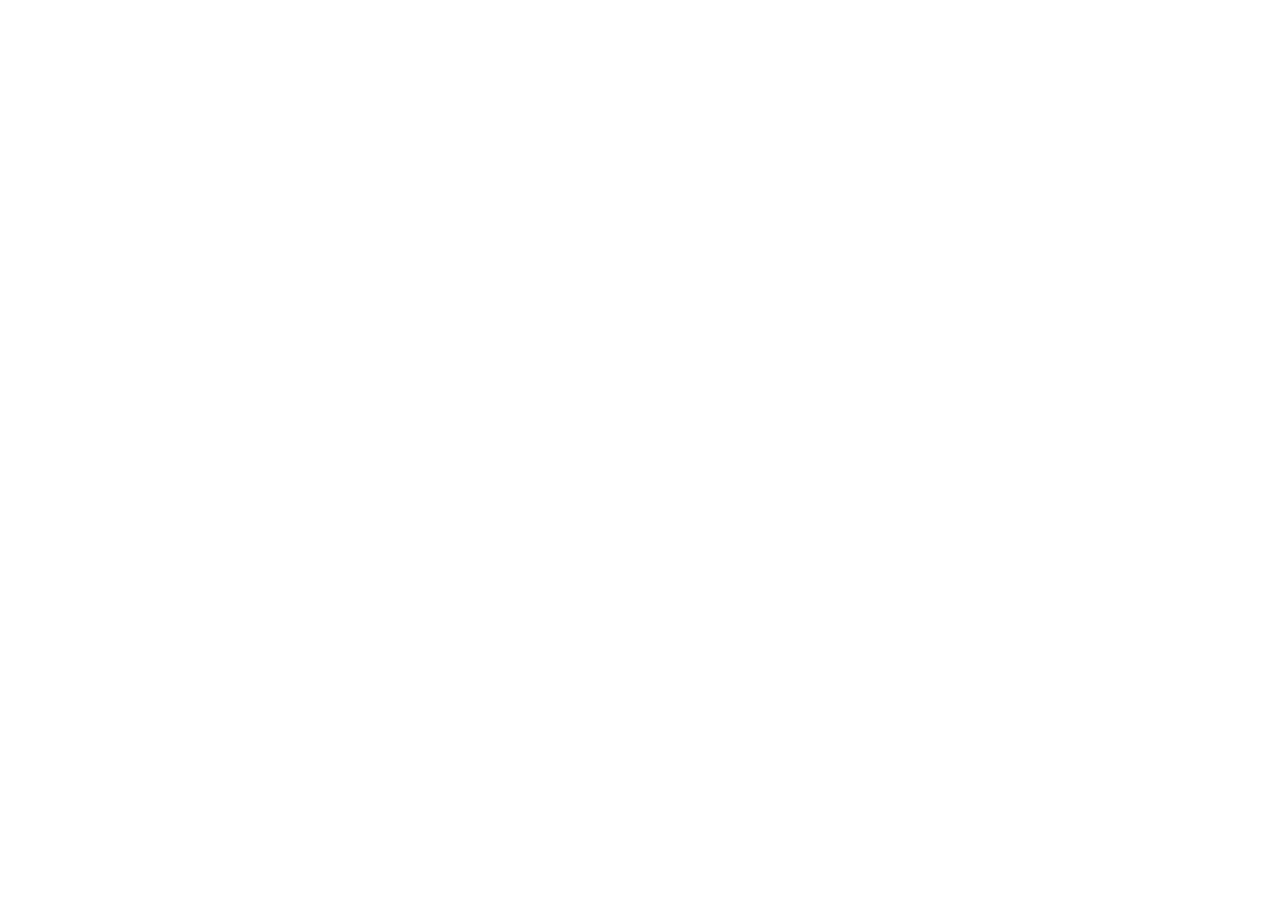
==== commit 460ca7d0: "docs: 站点迁移至组织域名 asus-numpad.github.io，旧地址转为跳转页" ====
--- a/docs/index.html
+++ b/docs/index.html
@@ -1,414 +1,29 @@
 <!DOCTYPE html>
-<html lang="en" data-theme="dark">
+<html lang="zh-CN">
 <head>
 <meta charset="utf-8">
-<meta name="viewport" content="width=device-width, initial-scale=1">
-<title>asus-numpad — NumberPad on Linux</title>
-<meta name="description" content="Linux userspace driver for the ASUS NumberPad. No kernel module replaced, no ACPI patched. One package per ecosystem, model detected at runtime.">
-<meta property="og:title" content="asus-numpad — NumberPad on Linux">
-<meta property="og:description" content="Userspace driver for the ASUS NumberPad touchpad numpad. One package, any distro, no kernel patch.">
-<meta property="og:type" content="website">
-<link rel="icon" href="assets/favicon.svg" type="image/svg+xml">
-<link rel="stylesheet" href="assets/style.css">
+<meta name="viewport" content="width=device-width,initial-scale=1">
+<title>asus-numpad — 官网已迁移</title>
+<link rel="canonical" href="https://asus-numpad.github.io/">
+<meta http-equiv="refresh" content="0; url=https://asus-numpad.github.io/">
+<meta name="robots" content="noindex">
+<style>
+  :root{color-scheme:dark}
+  body{margin:0;min-height:100vh;display:grid;place-items:center;background:#0a0b0f;color:#eceef4;
+       font:16px/1.7 -apple-system,BlinkMacSystemFont,"Segoe UI","PingFang SC","Hiragino Sans GB",sans-serif}
+  .box{max-width:34rem;padding:2rem;text-align:center}
+  h1{font-size:1.35rem;margin:0 0 .75rem;font-weight:600}
+  p{margin:.5rem 0;color:#9aa1b1}
+  a{color:#6ea8fe;text-decoration:none}
+  a:hover{text-decoration:underline}
+</style>
 </head>
 <body>
-
-<header class="nav" id="nav">
-  <div class="nav-inner">
-    <a class="brand" href="#top">
-      <span class="brand-mark" aria-hidden="true">
-        <svg viewBox="0 0 24 24" fill="none"><rect x="2.5" y="4.5" width="19" height="15" rx="3" stroke="currentColor" stroke-width="1.6"/><path d="M8 10h2M14 10h2M8 14.5h2M14 14.5h2" stroke="currentColor" stroke-width="1.6" stroke-linecap="round"/></svg>
-      </span>
-      <span class="brand-name">asus-numpad</span>
-      <span class="brand-tag">1.2.4</span>
-    </a>
-    <nav class="nav-links" aria-label="Main">
-      <a href="#features" data-i18n="nav.features">Features</a>
-      <a href="#how" data-i18n="nav.how">How it works</a>
-      <a href="#models" data-i18n="nav.models">Models</a>
-      <a href="#install" data-i18n="nav.install">Install</a>
-      <a href="#faq" data-i18n="nav.faq">FAQ</a>
-    </nav>
-    <div class="nav-actions">
-      <button class="icon-btn" id="lang-toggle" type="button" aria-label="Switch language" title="Switch language">中</button>
-      <button class="icon-btn" id="theme-toggle" type="button" aria-label="Toggle theme" title="Toggle theme">
-        <svg class="ic-sun" viewBox="0 0 24 24" fill="none" aria-hidden="true"><circle cx="12" cy="12" r="4.2" stroke="currentColor" stroke-width="1.6"/><path d="M12 2.6v2.2M12 19.2v2.2M4.2 12H2M22 12h-2.2M5.6 5.6 4 4M20 20l-1.6-1.6M18.4 5.6 20 4M4 20l1.6-1.6" stroke="currentColor" stroke-width="1.6" stroke-linecap="round"/></svg>
-        <svg class="ic-moon" viewBox="0 0 24 24" fill="none" aria-hidden="true"><path d="M20 14.2A8.2 8.2 0 1 1 9.8 4a6.6 6.6 0 0 0 10.2 10.2Z" stroke="currentColor" stroke-width="1.6" stroke-linejoin="round"/></svg>
-      </button>
-      <a class="btn btn-ghost btn-sm" href="https://github.com/RunningVAN/asus-numpad" target="_blank" rel="noopener">
-        <svg viewBox="0 0 16 16" fill="currentColor" aria-hidden="true"><path d="M8 0C3.58 0 0 3.58 0 8a8 8 0 0 0 5.47 7.6c.4.07.55-.17.55-.38l-.01-1.34c-2.22.48-2.69-1.07-2.69-1.07-.37-.93-.9-1.18-.9-1.18-.73-.5.06-.49.06-.49.81.06 1.24.83 1.24.83.72 1.23 1.88.87 2.34.67.07-.52.28-.87.51-1.07-1.78-.2-3.64-.89-3.64-3.95 0-.87.31-1.59.82-2.15-.08-.2-.36-1.02.08-2.12 0 0 .67-.21 2.2.82a7.6 7.6 0 0 1 4 0c1.53-1.03 2.2-.82 2.2-.82.44 1.1.16 1.92.08 2.12.51.56.82 1.28.82 2.15 0 3.07-1.87 3.75-3.65 3.95.29.25.54.73.54 1.48l-.01 2.19c0 .21.15.46.55.38A8 8 0 0 0 16 8c0-4.42-3.58-8-8-8Z"/></svg>
-        GitHub
-      </a>
-    </div>
-  </div>
-</header>
-
-<main id="top">
-
-  <!-- ============ HERO ============ -->
-  <section class="hero">
-    <div class="hero-glow" aria-hidden="true"></div>
-    <div class="wrap hero-grid">
-      <div class="hero-copy">
-        <p class="eyebrow"><span class="dot"></span><span data-i18n="hero.eyebrow">Userspace driver · GPL-3.0</span></p>
-        <h1>
-          <span data-i18n="hero.title1">NumberPad,</span><br>
-          <span class="grad" data-i18n="hero.title2">on Linux. No kernel patch.</span>
-        </h1>
-        <p class="lede" data-i18n="hero.lede">
-          The touchpad is grabbed through evdev, contacts are mapped to numpad cells, key events go out
-          through uinput. Stock kernel, stock ACPI — uninstall and the machine is back to factory.
-        </p>
-        <div class="hero-actions">
-          <a class="btn btn-primary" href="#install" data-i18n="hero.cta1">Install</a>
-          <a class="btn btn-ghost" href="https://github.com/RunningVAN/asus-numpad/releases" target="_blank" rel="noopener" data-i18n="hero.cta2">Download packages</a>
-        </div>
-        <div class="quick-cmd" role="group" aria-label="Quick install">
-          <div class="quick-tabs" role="tablist">
-            <button class="qtab active" role="tab" data-qt="apt">Debian / Ubuntu</button>
-            <button class="qtab" role="tab" data-qt="dnf">Fedora</button>
-            <button class="qtab" role="tab" data-qt="nix">Nix</button>
-          </div>
-          <div class="quick-body">
-            <pre class="qcode" data-qt-body="apt"><code>sudo apt install asus-numpad</code></pre>
-            <pre class="qcode hidden" data-qt-body="dnf"><code>sudo dnf install asus-numpad</code></pre>
-            <pre class="qcode hidden" data-qt-body="nix"><code>nix run github:RunningVAN/asus-numpad</code></pre>
-            <button class="copy-btn" type="button" aria-label="Copy"><span data-i18n="copy">Copy</span></button>
-          </div>
-          <p class="quick-note" data-i18n="hero.note">Add the repository once — see <a href="#install">Install</a> for the one-liner.</p>
-        </div>
-      </div>
-
-      <div class="hero-visual" aria-hidden="true">
-        <div class="pad">
-          <div class="pad-head">
-            <span class="pad-led"></span>
-            <span class="pad-title">NumLock</span>
-            <span class="pad-cells">5×4</span>
-          </div>
-          <div class="pad-grid" id="pad-grid"></div>
-          <div class="pad-foot">
-            <span>62-frame long press</span>
-            <span class="pad-proto">0x0d 14 03 &lt;v&gt;</span>
-          </div>
-        </div>
-        <div class="chain">
-          <span class="chip">evdev</span><i></i><span class="chip">map</span><i></i><span class="chip">uinput</span>
-        </div>
-      </div>
-    </div>
-
-    <div class="wrap distro-strip">
-      <span class="strip-label" data-i18n="strip.label">Packaged for</span>
-      <div class="distros">
-        <span>Fedora</span><span>RHEL · Rocky · Alma</span><span>Ubuntu</span><span>Debian</span><span>openSUSE</span><span>Arch</span><span>Alpine</span><span>Gentoo</span><span>NixOS</span>
-      </div>
-    </div>
-  </section>
-
-  <!-- ============ FEATURES ============ -->
-  <section class="section" id="features">
-    <div class="wrap">
-      <header class="sec-head reveal">
-        <h2 data-i18n="feat.title">Built to stay out of the way</h2>
-        <p data-i18n="feat.sub">No kernel module, no dkms rebuild after every update, no patched firmware table.</p>
-      </header>
-      <div class="cards">
-        <article class="card reveal">
-          <div class="card-ic"><svg viewBox="0 0 24 24" fill="none"><path d="M12 3 4 7v6c0 4.4 3.4 7.3 8 8 4.6-.7 8-3.6 8-8V7l-8-4Z" stroke="currentColor" stroke-width="1.6" stroke-linejoin="round"/><path d="m9 12 2.2 2.2L15.5 10" stroke="currentColor" stroke-width="1.7" stroke-linecap="round" stroke-linejoin="round"/></svg></div>
-          <h3 data-i18n="feat.1.t">Nothing patched</h3>
-          <p data-i18n="feat.1.d">evdev in, uinput out. No vendor module is replaced and no ACPI object is overridden, so a kernel upgrade never breaks it — and <code>dnf remove</code> restores stock behaviour.</p>
-        </article>
-        <article class="card reveal">
-          <div class="card-ic"><svg viewBox="0 0 24 24" fill="none"><path d="M3.5 8.5 12 4l8.5 4.5v7L12 20l-8.5-4.5v-7Z" stroke="currentColor" stroke-width="1.6" stroke-linejoin="round"/><path d="M3.5 8.5 12 13l8.5-4.5M12 13v7" stroke="currentColor" stroke-width="1.6" stroke-linejoin="round"/></svg></div>
-          <h3 data-i18n="feat.2.t">One package, whole ecosystem</h3>
-          <p data-i18n="feat.2.d">The deb is built on glibc 2.35 and covers Ubuntu 22.04–24.04 with Debian 12/13; the rpm is built on el9 and covers RHEL 9–10, Fedora and openSUSE. CI installs the same file in every target before a release ships.</p>
-        </article>
-        <article class="card reveal">
-          <div class="card-ic"><svg viewBox="0 0 24 24" fill="none"><circle cx="11" cy="11" r="6.5" stroke="currentColor" stroke-width="1.6"/><path d="m16 16 4.5 4.5" stroke="currentColor" stroke-width="1.7" stroke-linecap="round"/></svg></div>
-          <h3 data-i18n="feat.3.t">Model recognised at runtime</h3>
-          <p data-i18n="feat.3.d">DMI fields and the touchpad module decide the cell centres and keymap. You cannot install the wrong build, because no build names a model. <code>asus-numpad sku</code> shows what it picked and why.</p>
-        </article>
-        <article class="card reveal">
-          <div class="card-ic"><svg viewBox="0 0 24 24" fill="none"><circle cx="12" cy="12" r="4" stroke="currentColor" stroke-width="1.6"/><path d="M12 2.5v2.6M12 18.9v2.6M2.5 12h2.6M18.9 12h2.6M5.2 5.2l1.9 1.9M16.9 16.9l1.9 1.9M18.8 5.2l-1.9 1.9M7.1 16.9l-1.9 1.9" stroke="currentColor" stroke-width="1.6" stroke-linecap="round"/></svg></div>
-          <h3 data-i18n="feat.4.t">Backlight, four steps and follow</h3>
-          <p data-i18n="feat.4.d">Mirrors the keyboard backlight by default through hidraw FEATURE <code>0x0d</code>. Steps are editable in 0x41–0x48, and manual mode gives <code>bright up|down|cycle</code>.</p>
-        </article>
-        <article class="card reveal">
-          <div class="card-ic"><svg viewBox="0 0 24 24" fill="none"><rect x="4.5" y="10.5" width="15" height="9" rx="2.5" stroke="currentColor" stroke-width="1.6"/><path d="M8 10.5V7a4 4 0 0 1 8 0v3.5" stroke="currentColor" stroke-width="1.6" stroke-linecap="round"/></svg></div>
-          <h3 data-i18n="feat.5.t">Layout gate</h3>
-          <p data-i18n="feat.5.d">44 touchpad modules map to keymaps from the vendor INF, each tagged verified, family or unsupported. An unfamiliar panel is refused instead of emitting the wrong key.</p>
-        </article>
-        <article class="card reveal">
-          <div class="card-ic"><svg viewBox="0 0 24 24" fill="none"><circle cx="12" cy="12" r="8.5" stroke="currentColor" stroke-width="1.6"/><path d="M3.5 12h17M12 3.5c2.4 2.3 3.6 5.3 3.6 8.5s-1.2 6.2-3.6 8.5c-2.4-2.3-3.6-5.3-3.6-8.5S9.6 5.8 12 3.5Z" stroke="currentColor" stroke-width="1.6" stroke-linejoin="round"/></svg></div>
-          <h3 data-i18n="feat.6.t">English and two Chinese locales</h3>
-          <p data-i18n="feat.6.d">Interface, messages and man page ship in en, zh-CN and zh-TW, resolved from <code>ASUS_NUMPAD_LANG</code>, <code>--lang</code>, the config file, then the system locale.</p>
-        </article>
-      </div>
-    </div>
-  </section>
-
-  <!-- ============ HOW ============ -->
-  <section class="section alt" id="how">
-    <div class="wrap">
-      <header class="sec-head reveal">
-        <h2 data-i18n="how.title">How it works</h2>
-        <p data-i18n="how.sub">Three stages in one small process; the kernel is untouched.</p>
-      </header>
-      <ol class="steps">
-        <li class="reveal">
-          <span class="step-n">01</span>
-          <h3 data-i18n="how.1.t">Grab the panel</h3>
-          <p data-i18n="how.1.d">The multitouch evdev node of the touchpad is opened and grabbed, so contacts are read without the desktop pointer reacting to them.</p>
-        </li>
-        <li class="reveal">
-          <span class="step-n">02</span>
-          <h3 data-i18n="how.2.t">Map contacts to cells</h3>
-          <p data-i18n="how.2.d">Cell centres, press thresholds and the 62-frame long press come from <code>AlgoParameters</code> in the vendor file <code>AsusNUMPADFilter.inf</code>, adjusted per generation.</p>
-        </li>
-        <li class="reveal">
-          <span class="step-n">03</span>
-          <h3 data-i18n="how.3.t">Inject keys</h3>
-          <p data-i18n="how.3.d">A virtual keyboard is created through uinput and emits KP_* events; the backlight byte goes out over hidraw or i2c afterwards.</p>
-        </li>
-      </ol>
-      <div class="term reveal">
-        <div class="term-bar"><span></span><span></span><span></span><em>asus-numpad check</em></div>
-        <pre><code><span class="t-dim">$</span> asus-numpad check
-<span class="t-ok">ok</span>   touchpad      ASUE1416 / 04F3:3275  (i2c-hid)
-<span class="t-ok">ok</span>   model         g614  (DMI product_name G634JY)
-<span class="t-ok">ok</span>   layout        hid-asue1416  verified
-<span class="t-ok">ok</span>   backlight     hidraw FEATURE 0x0d, 4 steps
-<span class="t-dim">     grab          on · numlock sync · calc gesture long press</span></code></pre>
-      </div>
-    </div>
-  </section>
-
-  <!-- ============ MODELS ============ -->
-  <section class="section" id="models">
-    <div class="wrap">
-      <header class="sec-head reveal">
-        <h2 data-i18n="models.title">Supported models</h2>
-        <p data-i18n="models.sub">A model id only switches parameters by hand; matching none of them runs on <code>universal</code>.</p>
-      </header>
-      <div class="table-wrap reveal">
-        <table>
-          <thead>
-            <tr>
-              <th data-i18n="models.th1">Model id</th>
-              <th data-i18n="models.th2">Machines</th>
-              <th data-i18n="models.th3">Note</th>
-            </tr>
-          </thead>
-          <tbody>
-            <tr><td><code>g533</code></td><td>Strix SCAR 15 / Strix G15 (2022) — <code>G533Z*</code>, <code>G513R*</code></td><td data-i18n="models.g533">2021 variants ship without a NumberPad and are not matched</td></tr>
-            <tr><td><code>g614</code></td><td>Strix SCAR 16 / G16 (2023–2024) — <code>G614</code>, <code>G634</code></td><td data-i18n="models.g614">Verified on <code>G634JY</code></td></tr>
-            <tr><td><code>g615</code></td><td>Strix SCAR 16 / G16 (2025–2026) — <code>G615</code>, <code>G635</code></td><td data-i18n="models.g615">2026 keeps the same codes</td></tr>
-            <tr><td><code>gx550</code></td><td>Zephyrus Duo 15 / 16 — <code>GX550</code>, <code>GX551</code>, <code>GX650</code></td><td data-i18n="models.gx">Side-mounted pad; number mode is a keyboard key</td></tr>
-            <tr><td><code>ux582</code></td><td>Zenbook Duo — <code>UX582</code>, <code>UX482</code></td><td data-i18n="models.ux">Side-mounted pad; number mode is a keyboard key</td></tr>
-            <tr><td><code>universal</code></td><td data-i18n="models.uni">Anything else</td><td data-i18n="models.unid">Vendor defaults, keymap picked by the touchpad module</td></tr>
-          </tbody>
-        </table>
-      </div>
-      <p class="fine reveal" data-i18n="models.fine">
-        The DMI model code is authoritative; marketing names are for orientation only. Pin a model with
-        <code>asus-numpad sku g614</code> when the hardware cannot be read reliably, and <code>asus-numpad sku auto</code> to go back.
-      </p>
-    </div>
-  </section>
-
-  <!-- ============ INSTALL ============ -->
-  <section class="section alt" id="install">
-    <div class="wrap">
-      <header class="sec-head reveal">
-        <h2 data-i18n="inst.title">Install</h2>
-        <p data-i18n="inst.sub">Add the repository once; upgrades follow your package manager. Packages are unsigned — hashes are in the index.</p>
-      </header>
-
-      <div class="install reveal">
-        <div class="tabs" role="tablist">
-          <button class="tab active" role="tab" data-tab="apt">apt</button>
-          <button class="tab" role="tab" data-tab="dnf">dnf</button>
-          <button class="tab" role="tab" data-tab="zypper">zypper</button>
-          <button class="tab" role="tab" data-tab="pacman">pacman</button>
-          <button class="tab" role="tab" data-tab="apk">apk</button>
-          <button class="tab" role="tab" data-tab="nix">nix</button>
-        </div>
-
-        <div class="pane" data-pane="apt">
-          <p class="pane-note" data-i18n="inst.apt.n">Debian 12/13, Ubuntu 22.04–24.04, Mint 21+</p>
-          <pre><code>echo "deb [trusted=yes] https://raw.githubusercontent.com/RunningVAN/asus-numpad/main/repo/apt stable main" \
-  | sudo tee /etc/apt/sources.list.d/asus-numpad.list
-sudo apt update
-sudo apt install asus-numpad</code></pre>
-        </div>
-
-        <div class="pane hidden" data-pane="dnf">
-          <p class="pane-note" data-i18n="inst.dnf.n">Fedora, RHEL / Rocky / Alma 9–10</p>
-          <pre><code>sudo tee /etc/yum.repos.d/asus-numpad.repo >/dev/null &lt;&lt;'EOF'
-[asus-numpad]
-name=asus-numpad
-baseurl=https://raw.githubusercontent.com/RunningVAN/asus-numpad/main/repo/rpm/$basearch
-enabled=1
-gpgcheck=0
-EOF
-sudo dnf install asus-numpad</code></pre>
-        </div>
-
-        <div class="pane hidden" data-pane="zypper">
-          <p class="pane-note" data-i18n="inst.zypper.n">openSUSE Leap 16 and Tumbleweed read the same rpm-md repo</p>
-          <pre><code>sudo zypper addrepo --no-gpgcheck --refresh \
-  "https://raw.githubusercontent.com/RunningVAN/asus-numpad/main/repo/rpm/$(uname -m)" asus-numpad
-sudo zypper install asus-numpad</code></pre>
-        </div>
-
-        <div class="pane hidden" data-pane="pacman">
-          <p class="pane-note" data-i18n="inst.pacman.n">Arch, Manjaro, EndeavourOS — AUR source package is <code>asus-numpad-rs</code></p>
-          <pre><code>sudo tee -a /etc/pacman.conf >/dev/null &lt;&lt;'EOF'
-
-[asus-numpad]
-SigLevel = Optional TrustAll
-Server = https://raw.githubusercontent.com/RunningVAN/asus-numpad/main/repo/arch/$arch
-EOF
-sudo pacman -Sy asus-numpad</code></pre>
-        </div>
-
-        <div class="pane hidden" data-pane="apk">
-          <p class="pane-note" data-i18n="inst.apk.n">Alpine 3.19+ (musl build)</p>
-          <pre><code>echo "https://raw.githubusercontent.com/RunningVAN/asus-numpad/main/repo/alpine/$(apk --print-arch)" \
-  | sudo tee -a /etc/apk/repositories
-sudo apk update
-sudo apk add --allow-untrusted asus-numpad</code></pre>
-        </div>
-
-        <div class="pane hidden" data-pane="nix">
-          <p class="pane-note" data-i18n="inst.nix.n">Flake, no repo needed</p>
-          <pre><code>nix run github:RunningVAN/asus-numpad
-
-# NixOS
-services.asus-numpad.enable = true;</code></pre>
-        </div>
-        <button class="copy-btn copy-pane" type="button" aria-label="Copy"><span data-i18n="copy">Copy</span></button>
-      </div>
-
-      <div class="other-ways reveal">
-        <div>
-          <h3 data-i18n="inst.other1.t">Gentoo and plain tarball</h3>
-          <p data-i18n="inst.other1.d">An ebuild-friendly static tarball is on Releases; so are deb, rpm, pkg.tar.zst and apk for offline installs.</p>
-          <a class="link" href="https://github.com/RunningVAN/asus-numpad/releases" target="_blank" rel="noopener" data-i18n="inst.other1.a">Releases</a>
-        </div>
-        <div>
-          <h3 data-i18n="inst.other2.t">Then verify</h3>
-          <p data-i18n="inst.other2.d">Read-only self test: devices, model, layout support level and the backlight channel.</p>
-          <pre class="mini"><code>asus-numpad check</code></pre>
-        </div>
-      </div>
-    </div>
-  </section>
-
-  <!-- ============ USAGE ============ -->
-  <section class="section" id="usage">
-    <div class="wrap">
-      <header class="sec-head reveal">
-        <h2 data-i18n="use.title">Everyday commands</h2>
-        <p data-i18n="use.sub">The daemon runs as a systemd unit; the CLI is for checking and tuning.</p>
-      </header>
-      <div class="use-grid">
-        <div class="use-card reveal">
-          <h3 data-i18n="use.a.t">Run and check</h3>
-          <pre><code>asus-numpad check          # read-only self test
-asus-numpad dump           # raw event stream
-asus-numpad run            # foreground
-asus-numpad --dump-config  # effective config</code></pre>
-        </div>
-        <div class="use-card reveal">
-          <h3 data-i18n="use.b.t">Backlight</h3>
-          <pre><code>asus-numpad bright up|down|cycle
-asus-numpad bright follow on|off
-asus-numpad levels 2 0x46
-asus-numpad led on|off|0x41</code></pre>
-        </div>
-        <div class="use-card reveal">
-          <h3 data-i18n="use.c.t">Layout and language</h3>
-          <pre><code>asus-numpad layout --ids
-asus-numpad layout auto
-asus-numpad lang zh-CN
-asus-numpad --lang en check</code></pre>
-        </div>
-      </div>
-      <p class="fine reveal" data-i18n="use.fine">
-        Config lives in <code>~/.config/asus-numpad/asus-numpad.json</code>, or <code>/etc/asus-numpad/</code> under root.
-        Keys left out keep the vendor defaults — <code>numlock</code>, <code>mixed_mode</code>, <code>grab</code>,
-        <code>follow_keyboard_brightness</code>, <code>allow_unverified_layout</code> and the brightness tables.
-      </p>
-    </div>
-  </section>
-
-  <!-- ============ FAQ ============ -->
-  <section class="section alt" id="faq">
-    <div class="wrap narrow">
-      <header class="sec-head reveal">
-        <h2 data-i18n="faq.title">Questions</h2>
-      </header>
-      <div class="faq">
-        <details class="reveal">
-          <summary data-i18n="faq.1.q">Does this replace asusctl or the kernel's hid-asus?</summary>
-          <p data-i18n="faq.1.d">No. It sits beside them: it grabs the touchpad evdev node and adds a virtual keyboard. Keyboard backlight control from asusctl keeps working, and remove the package to drop the numpad layer.</p>
-        </details>
-        <details class="reveal">
-          <summary data-i18n="faq.2.q">Will my touchpad stop working as a pointer?</summary>
-          <p data-i18n="faq.2.d">Only while numpad mode is on. With <code>grab</code> off, clicks still reach the desktop; with <code>mixed_mode</code> on, keys and pointer work together once <code>/dev/uinput</code> is available.</p>
-        </details>
-        <details class="reveal">
-          <summary data-i18n="faq.3.q">My model is not in the table — will it work?</summary>
-          <p data-i18n="faq.3.d">Unmatched machines run on <code>universal</code> with vendor defaults and a keymap chosen by the touchpad module. If the module is unknown, the layout gate refuses it rather than guessing, and <code>asus-numpad check</code> prints what to send along.</p>
-        </details>
-        <details class="reveal">
-          <summary data-i18n="faq.4.q">Why are the packages not GPG signed?</summary>
-          <p data-i18n="faq.4.d">Key rotation costs more than it buys for a single-package repo, and the index carries per-file hashes. If you need signature verification today, install the package from Releases instead of the repository.</p>
-        </details>
-        <details class="reveal">
-          <summary data-i18n="faq.5.q">Dual-screen Zephyrus Duo and Zenbook Duo?</summary>
-          <p data-i18n="faq.5.d">Supported, with a difference: the pad is a vertical strip to the right of the keyboard, so number mode is switched by a dedicated keyboard key instead of the 62-frame long press. Use <code>numlock</code> to pin the mode.</p>
-        </details>
-      </div>
-    </div>
-  </section>
-
-  <!-- ============ FOOTER ============ -->
-  <footer class="foot">
-    <div class="wrap foot-grid">
-      <div>
-        <div class="brand foot-brand">
-          <span class="brand-mark" aria-hidden="true">
-            <svg viewBox="0 0 24 24" fill="none"><rect x="2.5" y="4.5" width="19" height="15" rx="3" stroke="currentColor" stroke-width="1.6"/><path d="M8 10h2M14 10h2M8 14.5h2M14 14.5h2" stroke="currentColor" stroke-width="1.6" stroke-linecap="round"/></svg>
-          </span>
-          <span class="brand-name">asus-numpad</span>
-        </div>
-        <p class="foot-note" data-i18n="foot.note">Userspace driver for the ASUS NumberPad. GPL-3.0-or-later.</p>
-      </div>
-      <div class="foot-col">
-        <h4 data-i18n="foot.project">Project</h4>
-        <a href="https://github.com/RunningVAN/asus-numpad" target="_blank" rel="noopener">GitHub</a>
-        <a href="https://github.com/RunningVAN/asus-numpad/releases" target="_blank" rel="noopener">Releases</a>
-        <a href="https://github.com/RunningVAN/asus-numpad/blob/main/docs/machines.md" target="_blank" rel="noopener" data-i18n="foot.machines">Model notes</a>
-        <a href="https://github.com/RunningVAN/asus-numpad/issues" target="_blank" rel="noopener">Issues</a>
-      </div>
-      <div class="foot-col">
-        <h4 data-i18n="foot.docs">Docs</h4>
-        <a href="https://github.com/RunningVAN/asus-numpad#readme" target="_blank" rel="noopener">README</a>
-        <a href="https://github.com/RunningVAN/asus-numpad/blob/main/docs/install.md" target="_blank" rel="noopener" data-i18n="foot.install">Install guide</a>
-        <a href="https://github.com/RunningVAN/asus-numpad/blob/main/docs/verification.md" target="_blank" rel="noopener" data-i18n="foot.verify">Verification log</a>
-      </div>
-    </div>
-    <div class="wrap foot-bottom">
-      <span data-i18n="foot.right">© 2026 RunningVAN · GPL-3.0-or-later</span>
-      <span class="foot-src">repo/index.html · 1.2.4</span>
-    </div>
-  </footer>
-
-</main>
-
-<script src="assets/app.js"></script>
+<div class="box">
+  <h1>站点已迁移至新地址</h1>
+  <p>asus-numpad 官网已搬到组织域名：<a href="https://asus-numpad.github.io/">asus-numpad.github.io</a></p>
+  <p>如浏览器未自动跳转，请点击上面的链接。</p>
+</div>
+<script>location.replace("https://asus-numpad.github.io/");</script>
 </body>
 </html>
